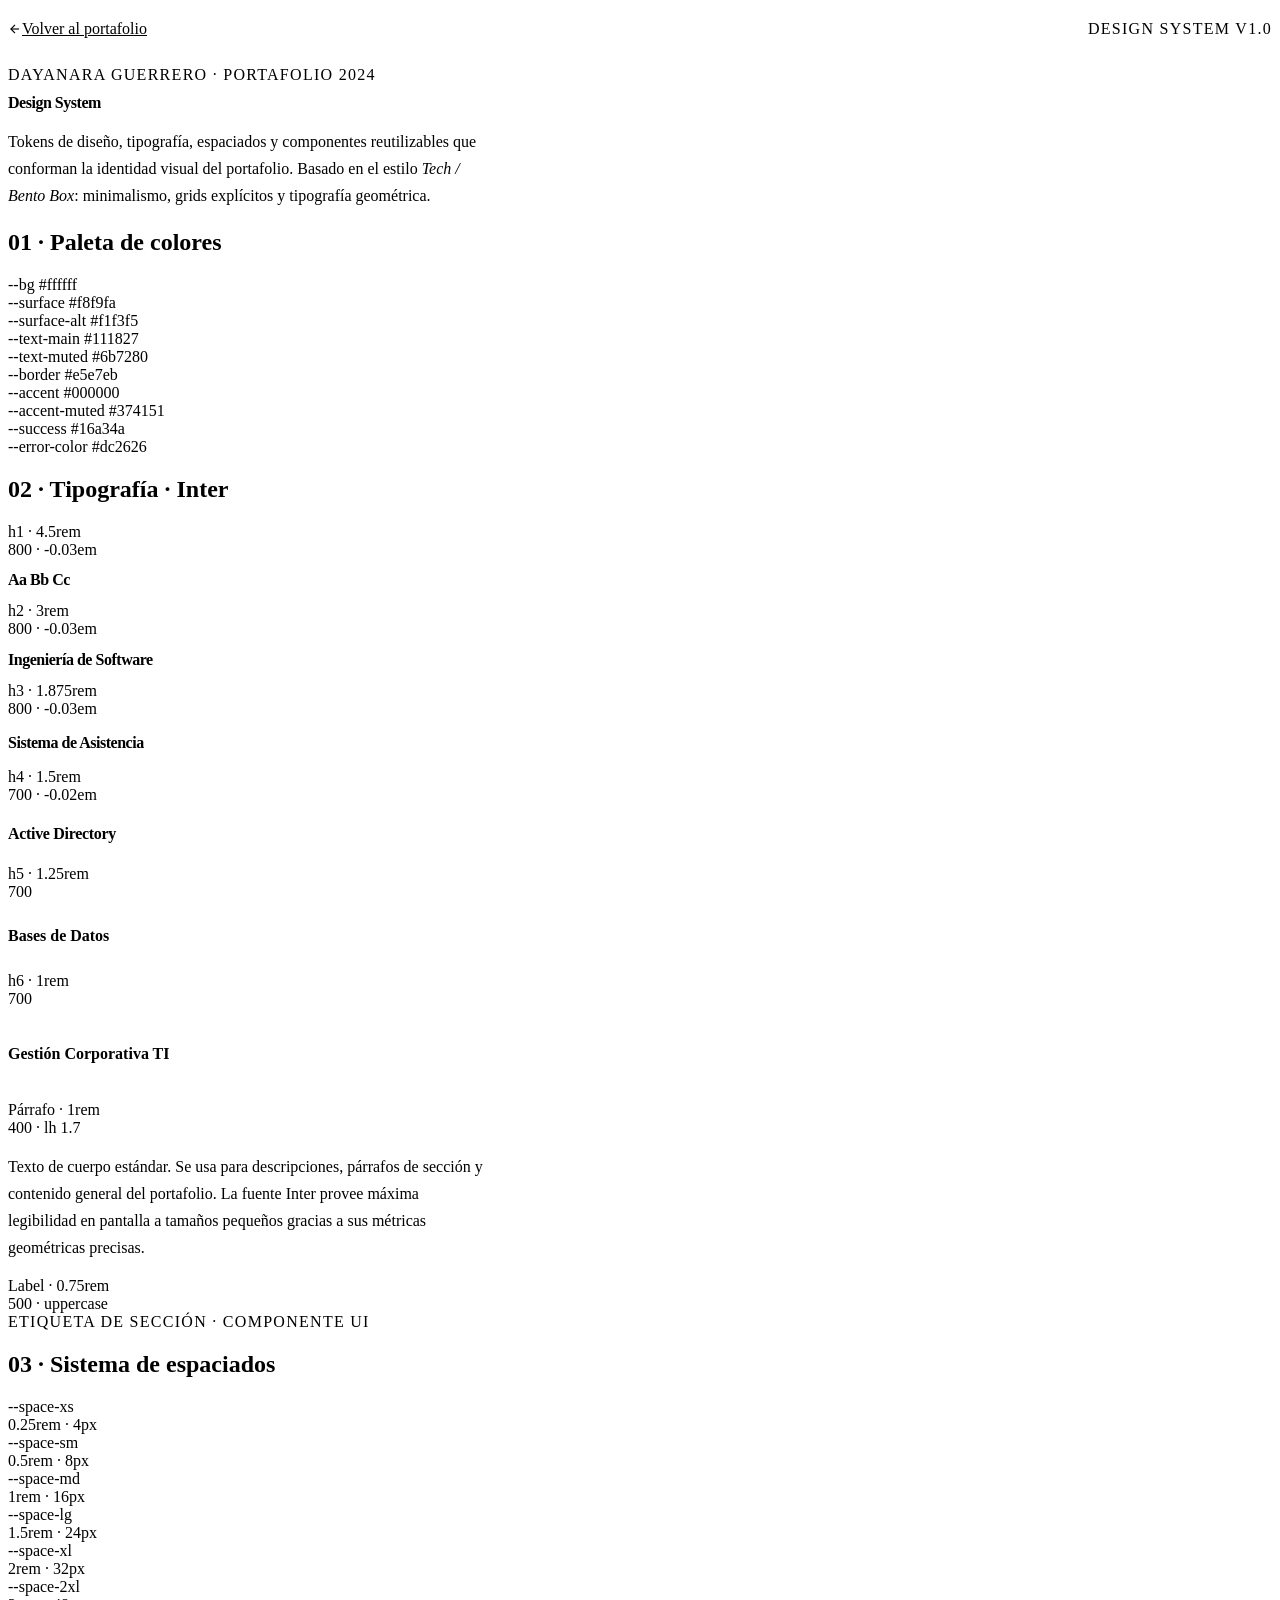
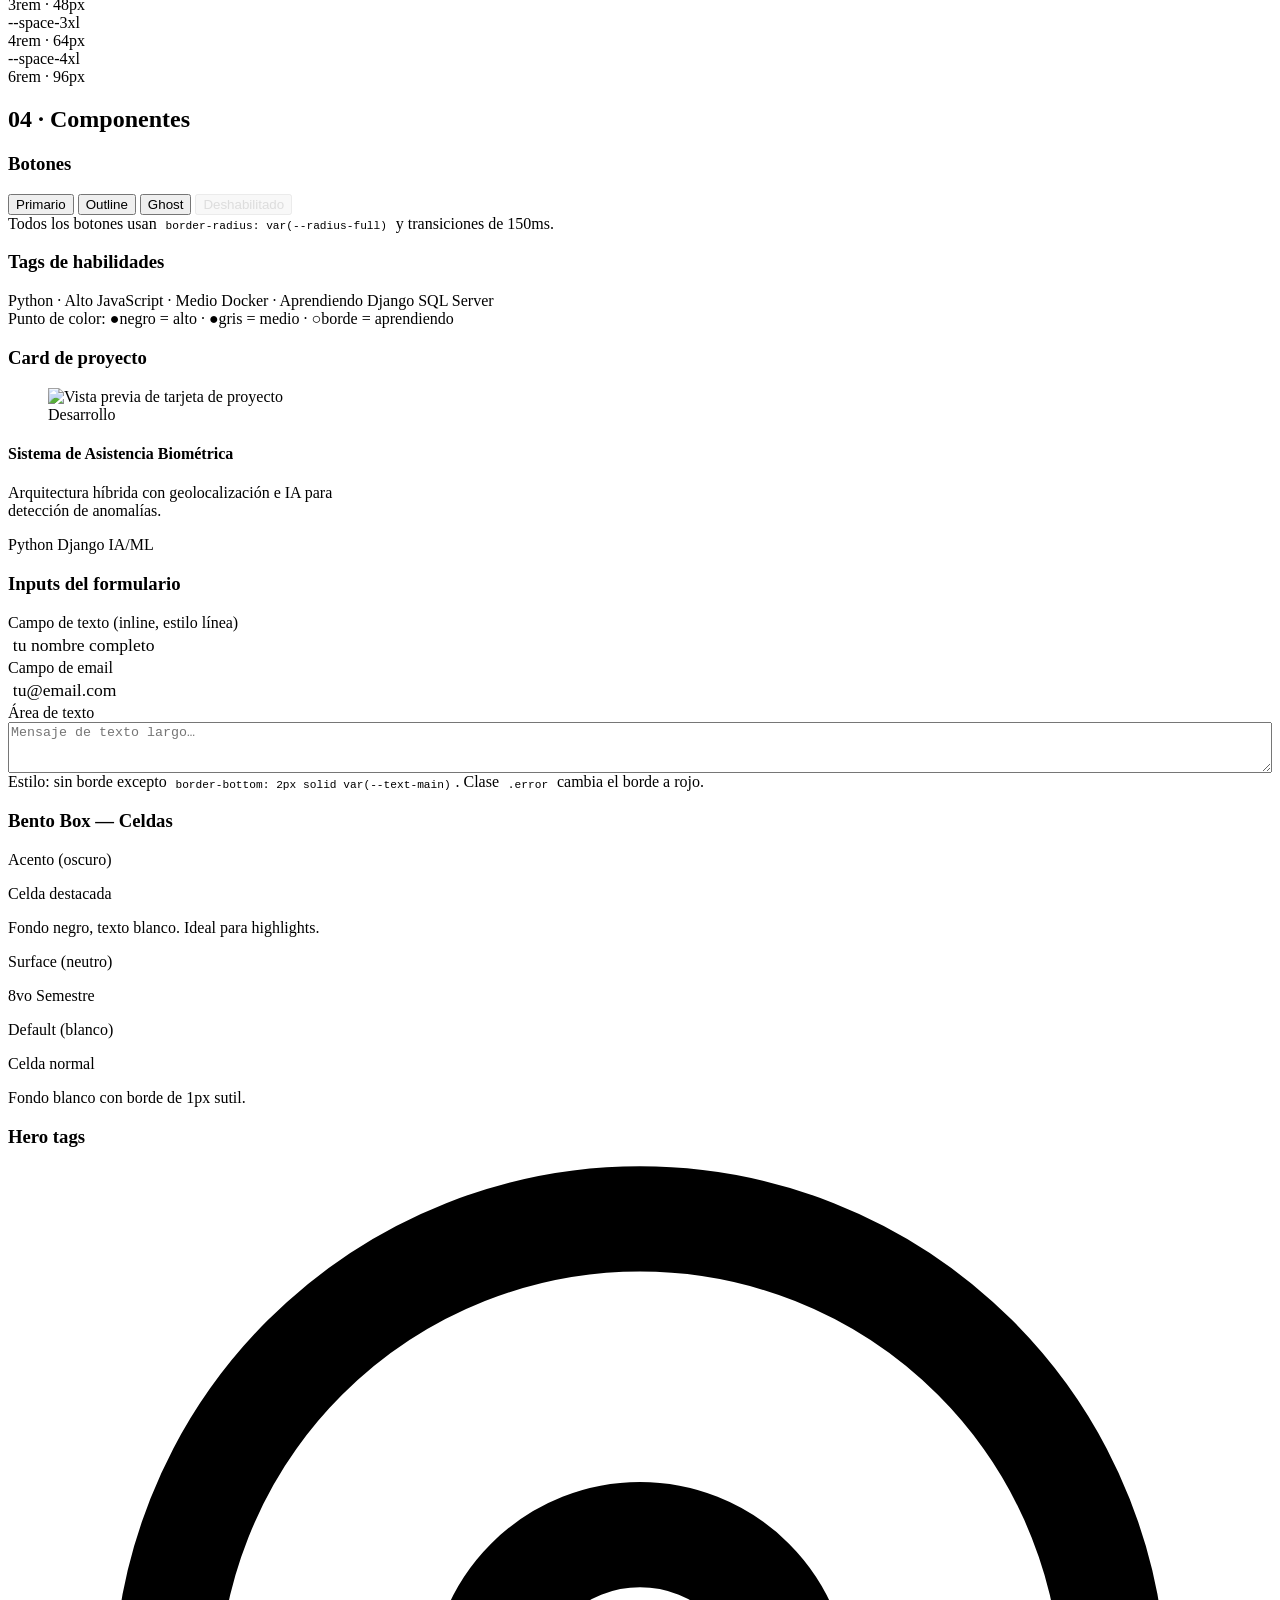
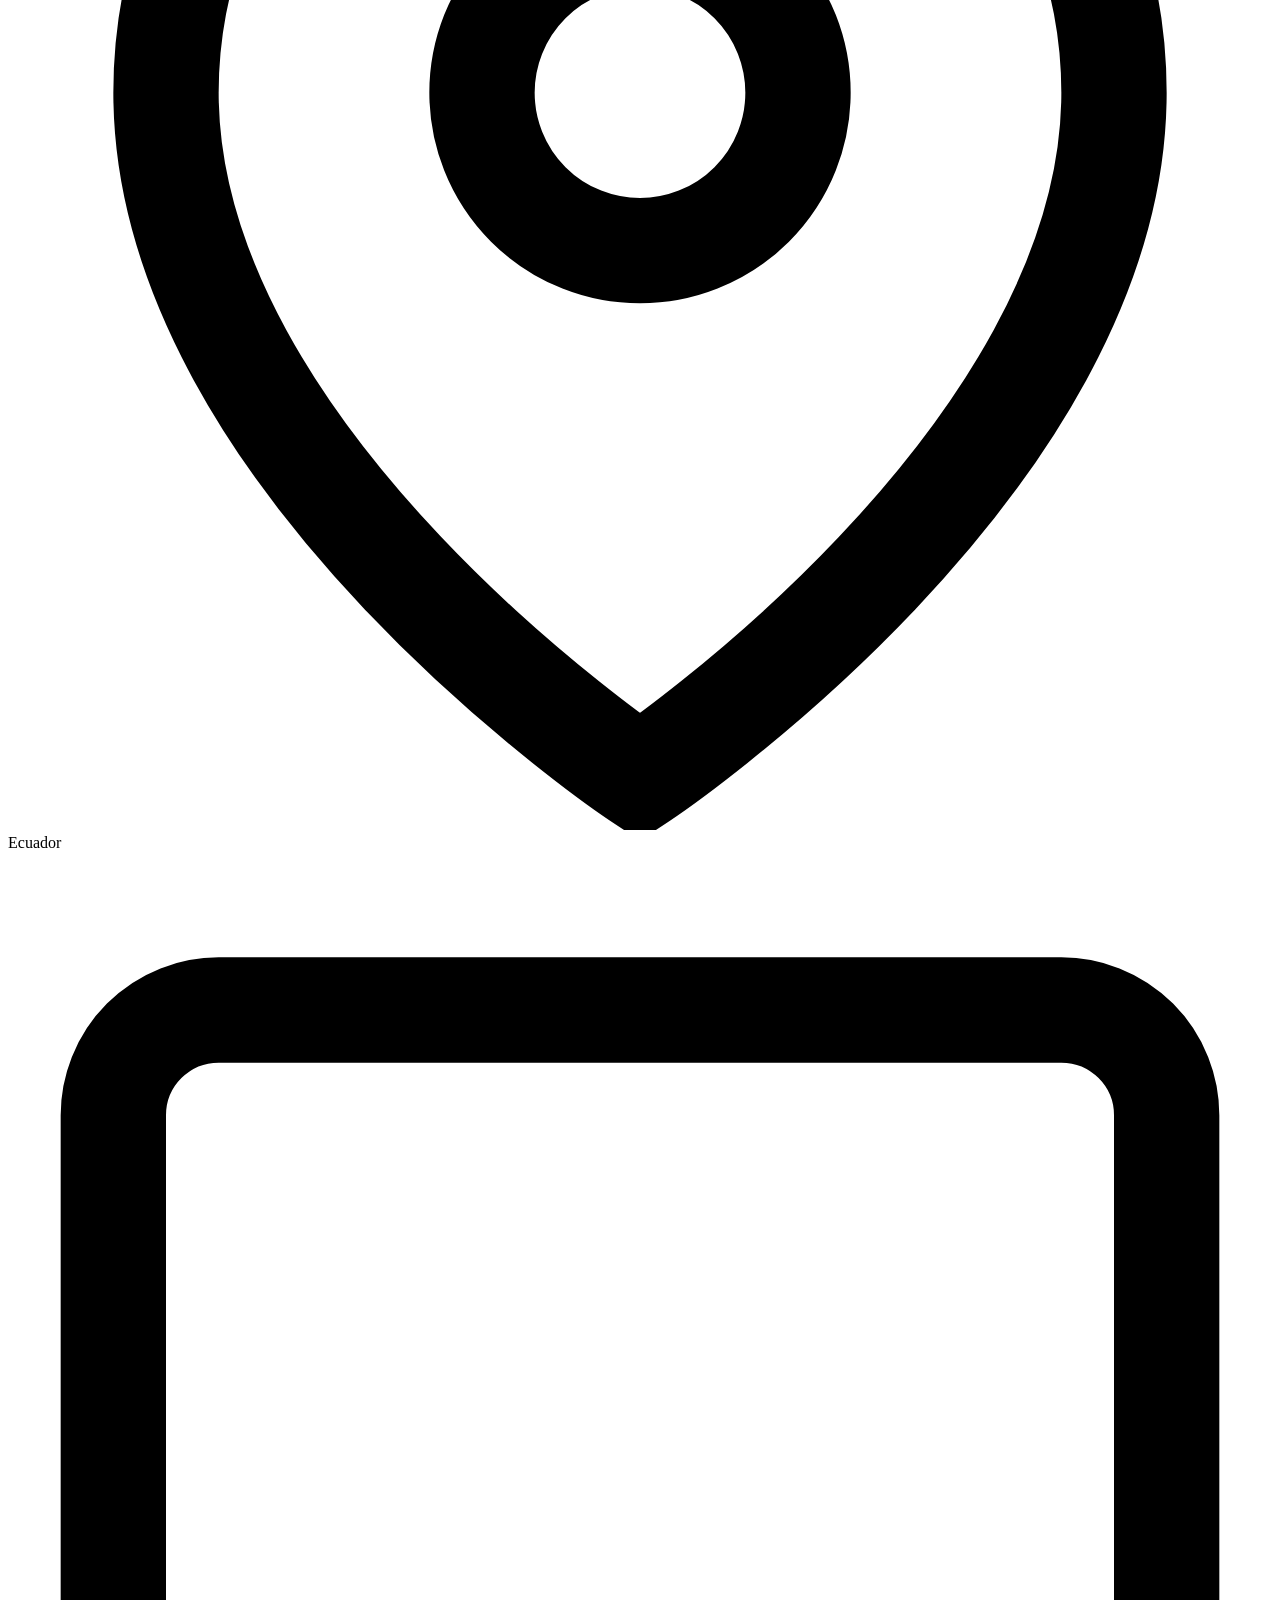
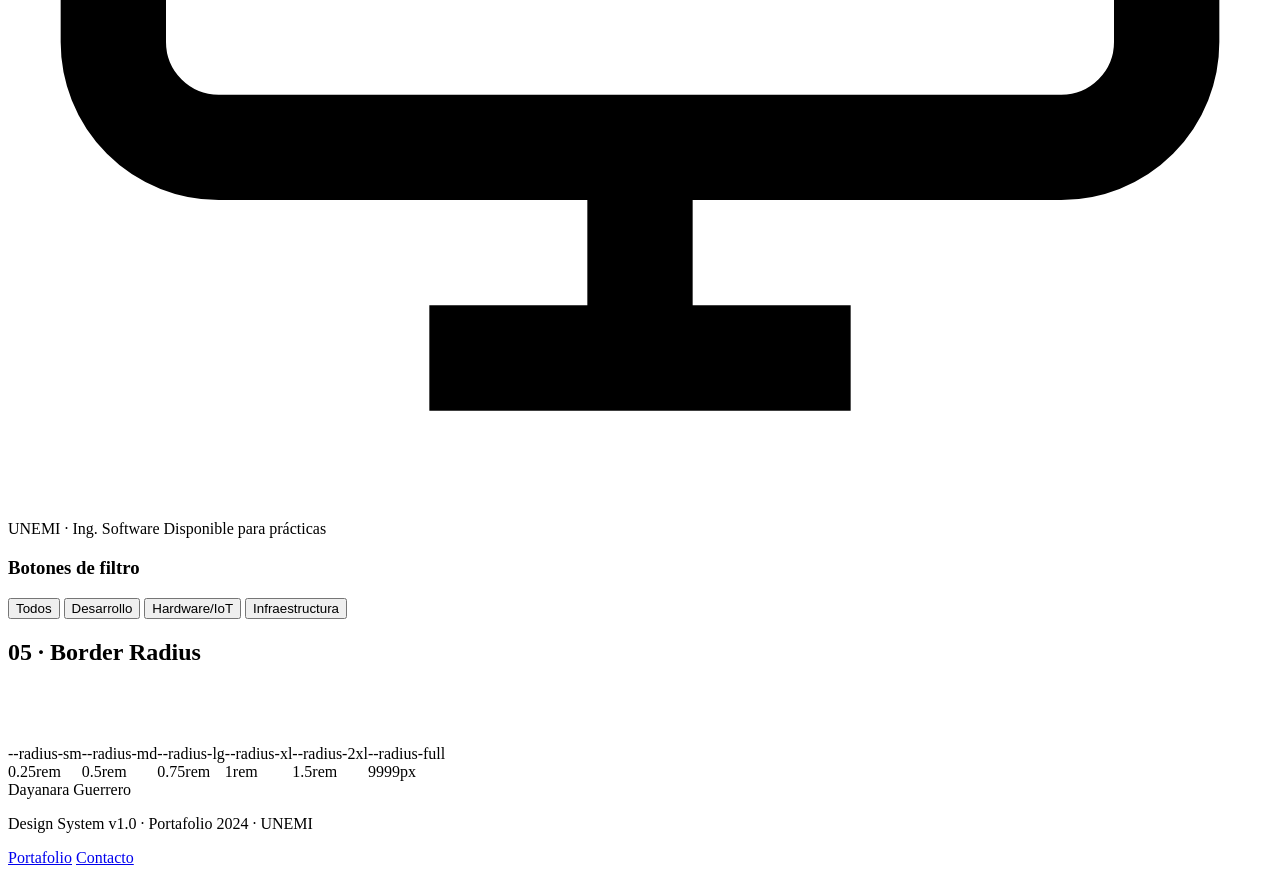
==== design-system.html @ f1520fec "feat: estructura HTML5 semántica, etiquetas base y layout del Design System" ====
<!DOCTYPE html>
<html lang="es">
<head>
  <meta charset="UTF-8" />
  <meta name="viewport" content="width=device-width, initial-scale=1.0" />
  <meta name="description" content="Design System del portafolio de Dayanara Guerrero — Tokens, tipografía, espaciados y componentes." />
  <title>Design System — Dayanara Guerrero</title>
  <link rel="stylesheet" href="css/style.css" />
  <style>
    /* Estilos exclusivos de la página Design System */
    .ds-back-bar {
      border-bottom: 1px solid var(--border);
      padding: 0.75rem 0;
      background-color: var(--surface);
    }
    .ds-back-bar .container {
      display: flex;
      align-items: center;
      justify-content: space-between;
    }
    .ds-back-link {
      display: inline-flex;
      align-items: center;
      gap: var(--space-sm);
      font-size: var(--text-sm);
      font-weight: 500;
      color: var(--text-muted);
      transition: color var(--transition-fast);
    }
    .ds-back-link:hover {
      color: var(--text-main);
    }
    .ds-page-title {
      font-size: var(--text-xs);
      font-weight: 500;
      letter-spacing: 0.08em;
      text-transform: uppercase;
      color: var(--text-muted);
    }
    .ds-hero {
      padding: var(--space-3xl) 0 var(--space-2xl);
      border-bottom: 1px solid var(--border);
    }
    .ds-hero-label {
      font-size: var(--text-xs);
      font-weight: 500;
      letter-spacing: 0.08em;
      text-transform: uppercase;
      color: var(--text-muted);
      margin-bottom: var(--space-md);
    }
    .ds-hero-heading {
      font-size: clamp(var(--text-4xl), 5vw, var(--text-7xl));
      font-weight: 800;
      letter-spacing: -0.03em;
      line-height: 1.05;
      margin-bottom: var(--space-lg);
    }
    .ds-hero-sub {
      font-size: var(--text-lg);
      color: var(--text-muted);
      max-width: 60ch;
      line-height: 1.7;
    }
    /* Input demo */
    .ds-input-demo {
      display: flex;
      flex-direction: column;
      gap: var(--space-lg);
    }
    .ds-input-field {
      display: flex;
      flex-direction: column;
      gap: var(--space-xs);
    }
    .ds-input-label {
      font-size: var(--text-xs);
      font-weight: 500;
      color: var(--text-muted);
    }
    .ds-input-inline-demo {
      background: transparent;
      border: none;
      border-bottom: 2px solid var(--text-main);
      border-radius: 0;
      font-family: var(--font-base);
      font-size: 1.1rem;
      font-weight: 700;
      color: var(--accent);
      padding: 0.2rem 0.3rem;
      outline: none;
      min-width: 200px;
    }
    .ds-input-inline-demo::placeholder {
      color: var(--border);
      font-weight: 400;
    }
    /* Card preview */
    .ds-card-preview {
      max-width: 340px;
    }
  </style>
</head>
<body>

  <!-- Back bar -->
  <div class="ds-back-bar">
    <div class="container">
      <a href="index.html" class="ds-back-link" aria-label="Volver al portafolio">
        <svg width="14" height="14" viewBox="0 0 24 24" fill="none" stroke="currentColor" stroke-width="2" aria-hidden="true">
          <line x1="19" y1="12" x2="5" y2="12"/>
          <polyline points="12 19 5 12 12 5"/>
        </svg>
        Volver al portafolio
      </a>
      <span class="ds-page-title">Design System v1.0</span>
    </div>
  </div>

  <!-- Header del DS -->
  <header role="banner" class="ds-hero">
    <div class="container">
      <p class="ds-hero-label">Dayanara Guerrero · Portafolio 2024</p>
      <h1 class="ds-hero-heading">Design System</h1>
      <p class="ds-hero-sub">
        Tokens de diseño, tipografía, espaciados y componentes reutilizables
        que conforman la identidad visual del portafolio. Basado en el
        estilo <em>Tech / Bento Box</em>: minimalismo, grids explícitos y
        tipografía geométrica.
      </p>
    </div>
  </header>

  <main id="main-content" class="ds-page">
    <div class="container">

      <!-- ══ 1. PALETA DE COLORES ══ -->
      <section class="ds-section" aria-labelledby="ds-colors-title">
        <h2 class="ds-section-title" id="ds-colors-title">01 · Paleta de colores</h2>

        <div class="ds-swatches">

          <div class="ds-swatch">
            <div class="ds-swatch-block" style="background:#ffffff;" aria-label="Color blanco"></div>
            <span class="ds-swatch-name">--bg</span>
            <span class="ds-swatch-hex">#ffffff</span>
          </div>

          <div class="ds-swatch">
            <div class="ds-swatch-block" style="background:#f8f9fa;" aria-label="Color superficie"></div>
            <span class="ds-swatch-name">--surface</span>
            <span class="ds-swatch-hex">#f8f9fa</span>
          </div>

          <div class="ds-swatch">
            <div class="ds-swatch-block" style="background:#f1f3f5;" aria-label="Color superficie alternativa"></div>
            <span class="ds-swatch-name">--surface-alt</span>
            <span class="ds-swatch-hex">#f1f3f5</span>
          </div>

          <div class="ds-swatch">
            <div class="ds-swatch-block" style="background:#111827;" aria-label="Color texto principal"></div>
            <span class="ds-swatch-name">--text-main</span>
            <span class="ds-swatch-hex">#111827</span>
          </div>

          <div class="ds-swatch">
            <div class="ds-swatch-block" style="background:#6b7280;" aria-label="Color texto atenuado"></div>
            <span class="ds-swatch-name">--text-muted</span>
            <span class="ds-swatch-hex">#6b7280</span>
          </div>

          <div class="ds-swatch">
            <div class="ds-swatch-block" style="background:#e5e7eb;" aria-label="Color borde"></div>
            <span class="ds-swatch-name">--border</span>
            <span class="ds-swatch-hex">#e5e7eb</span>
          </div>

          <div class="ds-swatch">
            <div class="ds-swatch-block" style="background:#000000;" aria-label="Color acento"></div>
            <span class="ds-swatch-name">--accent</span>
            <span class="ds-swatch-hex">#000000</span>
          </div>

          <div class="ds-swatch">
            <div class="ds-swatch-block" style="background:#374151;" aria-label="Color acento atenuado"></div>
            <span class="ds-swatch-name">--accent-muted</span>
            <span class="ds-swatch-hex">#374151</span>
          </div>

          <div class="ds-swatch">
            <div class="ds-swatch-block" style="background:#16a34a;" aria-label="Color éxito"></div>
            <span class="ds-swatch-name">--success</span>
            <span class="ds-swatch-hex">#16a34a</span>
          </div>

          <div class="ds-swatch">
            <div class="ds-swatch-block" style="background:#dc2626;" aria-label="Color error"></div>
            <span class="ds-swatch-name">--error-color</span>
            <span class="ds-swatch-hex">#dc2626</span>
          </div>

        </div>
      </section>

      <!-- ══ 2. TIPOGRAFÍA ══ -->
      <section class="ds-section" aria-labelledby="ds-type-title">
        <h2 class="ds-section-title" id="ds-type-title">02 · Tipografía · Inter</h2>

        <div class="ds-type-specimen">

          <div class="ds-type-row">
            <div class="ds-type-meta">
              <span>h1 · 4.5rem</span><br>
              <span>800 · -0.03em</span>
            </div>
            <h1 style="font-size:var(--text-7xl);font-weight:800;letter-spacing:-0.03em;line-height:1.05;">Aa Bb Cc</h1>
          </div>

          <div class="ds-type-row">
            <div class="ds-type-meta">
              <span>h2 · 3rem</span><br>
              <span>800 · -0.03em</span>
            </div>
            <h2 style="font-size:var(--text-5xl);font-weight:800;letter-spacing:-0.03em;line-height:1.1;">Ingeniería de Software</h2>
          </div>

          <div class="ds-type-row">
            <div class="ds-type-meta">
              <span>h3 · 1.875rem</span><br>
              <span>800 · -0.03em</span>
            </div>
            <h3 style="font-size:var(--text-3xl);font-weight:800;letter-spacing:-0.03em;">Sistema de Asistencia</h3>
          </div>

          <div class="ds-type-row">
            <div class="ds-type-meta">
              <span>h4 · 1.5rem</span><br>
              <span>700 · -0.02em</span>
            </div>
            <h4 style="font-size:var(--text-2xl);font-weight:700;letter-spacing:-0.02em;">Active Directory</h4>
          </div>

          <div class="ds-type-row">
            <div class="ds-type-meta">
              <span>h5 · 1.25rem</span><br>
              <span>700</span>
            </div>
            <h5 style="font-size:var(--text-xl);font-weight:700;">Bases de Datos</h5>
          </div>

          <div class="ds-type-row">
            <div class="ds-type-meta">
              <span>h6 · 1rem</span><br>
              <span>700</span>
            </div>
            <h6 style="font-size:var(--text-base);font-weight:700;">Gestión Corporativa TI</h6>
          </div>

          <div class="ds-type-row">
            <div class="ds-type-meta">
              <span>Párrafo · 1rem</span><br>
              <span>400 · lh 1.7</span>
            </div>
            <p style="font-size:var(--text-base);line-height:1.7;max-width:60ch;color:var(--text-muted);">
              Texto de cuerpo estándar. Se usa para descripciones, párrafos de sección y
              contenido general del portafolio. La fuente Inter provee máxima legibilidad
              en pantalla a tamaños pequeños gracias a sus métricas geométricas precisas.
            </p>
          </div>

          <div class="ds-type-row">
            <div class="ds-type-meta">
              <span>Label · 0.75rem</span><br>
              <span>500 · uppercase</span>
            </div>
            <span style="font-size:var(--text-xs);font-weight:500;letter-spacing:0.08em;text-transform:uppercase;color:var(--text-muted);">
              Etiqueta de sección · Componente UI
            </span>
          </div>

        </div>
      </section>

      <!-- ══ 3. ESPACIADOS ══ -->
      <section class="ds-section" aria-labelledby="ds-space-title">
        <h2 class="ds-section-title" id="ds-space-title">03 · Sistema de espaciados</h2>

        <div class="ds-spacing-list">

          <div class="ds-space-row">
            <span class="ds-space-label">--space-xs</span>
            <div class="ds-space-bar-wrap">
              <div class="ds-space-bar" style="width:4px;" aria-label="Espaciado xs: 4px"></div>
              <span class="ds-space-value">0.25rem · 4px</span>
            </div>
          </div>

          <div class="ds-space-row">
            <span class="ds-space-label">--space-sm</span>
            <div class="ds-space-bar-wrap">
              <div class="ds-space-bar" style="width:8px;" aria-label="Espaciado sm: 8px"></div>
              <span class="ds-space-value">0.5rem · 8px</span>
            </div>
          </div>

          <div class="ds-space-row">
            <span class="ds-space-label">--space-md</span>
            <div class="ds-space-bar-wrap">
              <div class="ds-space-bar" style="width:16px;" aria-label="Espaciado md: 16px"></div>
              <span class="ds-space-value">1rem · 16px</span>
            </div>
          </div>

          <div class="ds-space-row">
            <span class="ds-space-label">--space-lg</span>
            <div class="ds-space-bar-wrap">
              <div class="ds-space-bar" style="width:24px;" aria-label="Espaciado lg: 24px"></div>
              <span class="ds-space-value">1.5rem · 24px</span>
            </div>
          </div>

          <div class="ds-space-row">
            <span class="ds-space-label">--space-xl</span>
            <div class="ds-space-bar-wrap">
              <div class="ds-space-bar" style="width:32px;" aria-label="Espaciado xl: 32px"></div>
              <span class="ds-space-value">2rem · 32px</span>
            </div>
          </div>

          <div class="ds-space-row">
            <span class="ds-space-label">--space-2xl</span>
            <div class="ds-space-bar-wrap">
              <div class="ds-space-bar" style="width:48px;" aria-label="Espaciado 2xl: 48px"></div>
              <span class="ds-space-value">3rem · 48px</span>
            </div>
          </div>

          <div class="ds-space-row">
            <span class="ds-space-label">--space-3xl</span>
            <div class="ds-space-bar-wrap">
              <div class="ds-space-bar" style="width:64px;" aria-label="Espaciado 3xl: 64px"></div>
              <span class="ds-space-value">4rem · 64px</span>
            </div>
          </div>

          <div class="ds-space-row">
            <span class="ds-space-label">--space-4xl</span>
            <div class="ds-space-bar-wrap">
              <div class="ds-space-bar" style="width:96px;" aria-label="Espaciado 4xl: 96px"></div>
              <span class="ds-space-value">6rem · 96px</span>
            </div>
          </div>

        </div>
      </section>

      <!-- ══ 4. COMPONENTES ══ -->
      <section class="ds-section" aria-labelledby="ds-comp-title">
        <h2 class="ds-section-title" id="ds-comp-title">04 · Componentes</h2>

        <div class="ds-components-grid">

          <!-- Botones -->
          <div class="ds-component-block">
            <h3 class="ds-component-label">Botones</h3>
            <div class="ds-btn-row">
              <button class="btn btn-primary" type="button">Primario</button>
              <button class="btn btn-outline" type="button">Outline</button>
              <button class="btn btn-ghost" type="button">Ghost</button>
              <button class="btn btn-primary" type="button" disabled style="opacity:0.4;cursor:not-allowed;">Deshabilitado</button>
            </div>
            <div style="font-size:var(--text-xs);color:var(--text-muted);margin-top:var(--space-sm);">
              Todos los botones usan <code style="font-family:monospace;font-size:0.7rem;background:var(--surface-alt);padding:0.1rem 0.3rem;border-radius:3px;">border-radius: var(--radius-full)</code>
              y transiciones de 150ms.
            </div>
          </div>

          <!-- Tags de skills -->
          <div class="ds-component-block">
            <h3 class="ds-component-label">Tags de habilidades</h3>
            <div class="skill-tags">
              <span class="skill-tag">
                <span class="skill-tag-dot skill-tag-dot--high"></span>
                Python · Alto
              </span>
              <span class="skill-tag">
                <span class="skill-tag-dot skill-tag-dot--mid"></span>
                JavaScript · Medio
              </span>
              <span class="skill-tag">
                <span class="skill-tag-dot skill-tag-dot--low"></span>
                Docker · Aprendiendo
              </span>
              <span class="skill-tag">
                <span class="skill-tag-dot skill-tag-dot--high"></span>
                Django
              </span>
              <span class="skill-tag">
                <span class="skill-tag-dot skill-tag-dot--high"></span>
                SQL Server
              </span>
            </div>
            <div style="font-size:var(--text-xs);color:var(--text-muted);margin-top:var(--space-sm);">
              Punto de color: ●negro = alto · ●gris = medio · ○borde = aprendiendo
            </div>
          </div>

          <!-- Tarjeta de proyecto -->
          <div class="ds-component-block">
            <h3 class="ds-component-label">Card de proyecto</h3>
            <div class="ds-card-preview">
              <article class="project-card" style="animation:none;">
                <figure class="project-card-figure">
                  <img
                    src="https://images.unsplash.com/photo-1555949963-aa79dcee981c?q=80&w=800"
                    alt="Vista previa de tarjeta de proyecto"
                    loading="lazy"
                    decoding="async"
                  />
                  <figcaption>Desarrollo</figcaption>
                </figure>
                <div class="project-card-body">
                  <h4 class="project-card-title">Sistema de Asistencia Biométrica</h4>
                  <p class="project-card-desc">
                    Arquitectura híbrida con geolocalización e IA para detección de anomalías.
                  </p>
                </div>
                <div class="project-card-footer">
                  <span class="project-card-tag">Python</span>
                  <span class="project-card-tag">Django</span>
                  <span class="project-card-tag">IA/ML</span>
                </div>
              </article>
            </div>
          </div>

          <!-- Inputs del formulario -->
          <div class="ds-component-block">
            <h3 class="ds-component-label">Inputs del formulario</h3>
            <div class="ds-input-demo">
              <div class="ds-input-field">
                <label class="ds-input-label" for="ds-input-name">Campo de texto (inline, estilo línea)</label>
                <input
                  class="ds-input-inline-demo"
                  type="text"
                  id="ds-input-name"
                  placeholder="tu nombre completo"
                />
              </div>
              <div class="ds-input-field">
                <label class="ds-input-label" for="ds-input-email">Campo de email</label>
                <input
                  class="ds-input-inline-demo"
                  type="email"
                  id="ds-input-email"
                  placeholder="tu@email.com"
                />
              </div>
              <div class="ds-input-field">
                <label class="ds-input-label" for="ds-textarea">Área de texto</label>
                <textarea
                  class="form-textarea"
                  id="ds-textarea"
                  rows="3"
                  placeholder="Mensaje de texto largo…"
                ></textarea>
              </div>
              <div style="font-size:var(--text-xs);color:var(--text-muted);">
                Estilo: sin borde excepto <code style="font-family:monospace;font-size:0.7rem;background:var(--surface-alt);padding:0.1rem 0.3rem;border-radius:3px;">border-bottom: 2px solid var(--text-main)</code>.
                Clase <code style="font-family:monospace;font-size:0.7rem;background:var(--surface-alt);padding:0.1rem 0.3rem;border-radius:3px;">.error</code> cambia el borde a rojo.
              </div>
            </div>
          </div>

          <!-- Bento cells demo -->
          <div class="ds-component-block" style="grid-column: 1 / -1;">
            <h3 class="ds-component-label">Bento Box — Celdas</h3>
            <div class="bento-grid" style="grid-template-columns:repeat(3,1fr);">
              <div class="bento-cell bento-cell--accent">
                <p class="bento-cell-label">Acento (oscuro)</p>
                <p class="bento-cell-title">Celda destacada</p>
                <p class="bento-cell-body">Fondo negro, texto blanco. Ideal para highlights.</p>
              </div>
              <div class="bento-cell bento-cell--surface">
                <p class="bento-cell-label">Surface (neutro)</p>
                <div class="bento-stat">
                  <span class="bento-stat-number">8vo</span>
                  <span class="bento-stat-label">Semestre</span>
                </div>
              </div>
              <div class="bento-cell">
                <p class="bento-cell-label">Default (blanco)</p>
                <p class="bento-cell-title">Celda normal</p>
                <p class="bento-cell-body">Fondo blanco con borde de 1px sutil.</p>
              </div>
            </div>
          </div>

          <!-- Hero tags / badges -->
          <div class="ds-component-block">
            <h3 class="ds-component-label">Hero tags</h3>
            <div class="hero-meta">
              <span class="hero-tag">
                <svg viewBox="0 0 24 24" fill="none" stroke="currentColor" stroke-width="2" aria-hidden="true">
                  <path d="M21 10c0 7-9 13-9 13s-9-6-9-13a9 9 0 0 1 18 0z"/>
                  <circle cx="12" cy="10" r="3"/>
                </svg>
                Ecuador
              </span>
              <span class="hero-tag">
                <svg viewBox="0 0 24 24" fill="none" stroke="currentColor" stroke-width="2" aria-hidden="true">
                  <rect x="2" y="3" width="20" height="14" rx="2" ry="2"/>
                  <line x1="8" y1="21" x2="16" y2="21"/>
                  <line x1="12" y1="17" x2="12" y2="21"/>
                </svg>
                UNEMI · Ing. Software
              </span>
              <span class="hero-tag">Disponible para prácticas</span>
            </div>
          </div>

          <!-- Filter buttons -->
          <div class="ds-component-block">
            <h3 class="ds-component-label">Botones de filtro</h3>
            <div class="filter-bar" style="margin-bottom:0;">
              <button class="filter-btn is-active" type="button">Todos</button>
              <button class="filter-btn" type="button">Desarrollo</button>
              <button class="filter-btn" type="button">Hardware/IoT</button>
              <button class="filter-btn" type="button">Infraestructura</button>
            </div>
          </div>

        </div>
      </section>

      <!-- ══ 5. BORDER RADIUS ══ -->
      <section class="ds-section" aria-labelledby="ds-radius-title">
        <h2 class="ds-section-title" id="ds-radius-title">05 · Border Radius</h2>
        <div style="display:flex;flex-wrap:wrap;gap:var(--space-xl);align-items:flex-end;">

          <div style="display:flex;flex-direction:column;gap:var(--space-sm);align-items:center;">
            <div style="width:60px;height:60px;background:var(--surface-alt);border:1px solid var(--border);border-radius:var(--radius-sm);" aria-label="radio pequeño"></div>
            <span style="font-size:var(--text-xs);color:var(--text-muted);">--radius-sm<br>0.25rem</span>
          </div>

          <div style="display:flex;flex-direction:column;gap:var(--space-sm);align-items:center;">
            <div style="width:60px;height:60px;background:var(--surface-alt);border:1px solid var(--border);border-radius:var(--radius-md);" aria-label="radio mediano"></div>
            <span style="font-size:var(--text-xs);color:var(--text-muted);">--radius-md<br>0.5rem</span>
          </div>

          <div style="display:flex;flex-direction:column;gap:var(--space-sm);align-items:center;">
            <div style="width:60px;height:60px;background:var(--surface-alt);border:1px solid var(--border);border-radius:var(--radius-lg);" aria-label="radio grande"></div>
            <span style="font-size:var(--text-xs);color:var(--text-muted);">--radius-lg<br>0.75rem</span>
          </div>

          <div style="display:flex;flex-direction:column;gap:var(--space-sm);align-items:center;">
            <div style="width:60px;height:60px;background:var(--surface-alt);border:1px solid var(--border);border-radius:var(--radius-xl);" aria-label="radio extra grande"></div>
            <span style="font-size:var(--text-xs);color:var(--text-muted);">--radius-xl<br>1rem</span>
          </div>

          <div style="display:flex;flex-direction:column;gap:var(--space-sm);align-items:center;">
            <div style="width:60px;height:60px;background:var(--surface-alt);border:1px solid var(--border);border-radius:var(--radius-2xl);" aria-label="radio doble extra grande"></div>
            <span style="font-size:var(--text-xs);color:var(--text-muted);">--radius-2xl<br>1.5rem</span>
          </div>

          <div style="display:flex;flex-direction:column;gap:var(--space-sm);align-items:center;">
            <div style="width:60px;height:60px;background:var(--surface-alt);border:1px solid var(--border);border-radius:var(--radius-full);" aria-label="radio completo (círculo/píldora)"></div>
            <span style="font-size:var(--text-xs);color:var(--text-muted);">--radius-full<br>9999px</span>
          </div>

        </div>
      </section>

    </div>
  </main>

  <!-- Footer -->
  <footer class="site-footer" role="contentinfo">
    <div class="container">
      <div class="footer-inner">
        <span class="footer-logo">Dayanara Guerrero</span>
        <p class="footer-copy">Design System v1.0 · Portafolio 2024 · UNEMI</p>
        <nav class="footer-links" aria-label="Navegación del pie de página">
          <a href="index.html">Portafolio</a>
          <a href="index.html#contact">Contacto</a>
        </nav>
      </div>
    </div>
  </footer>

</body>
</html>
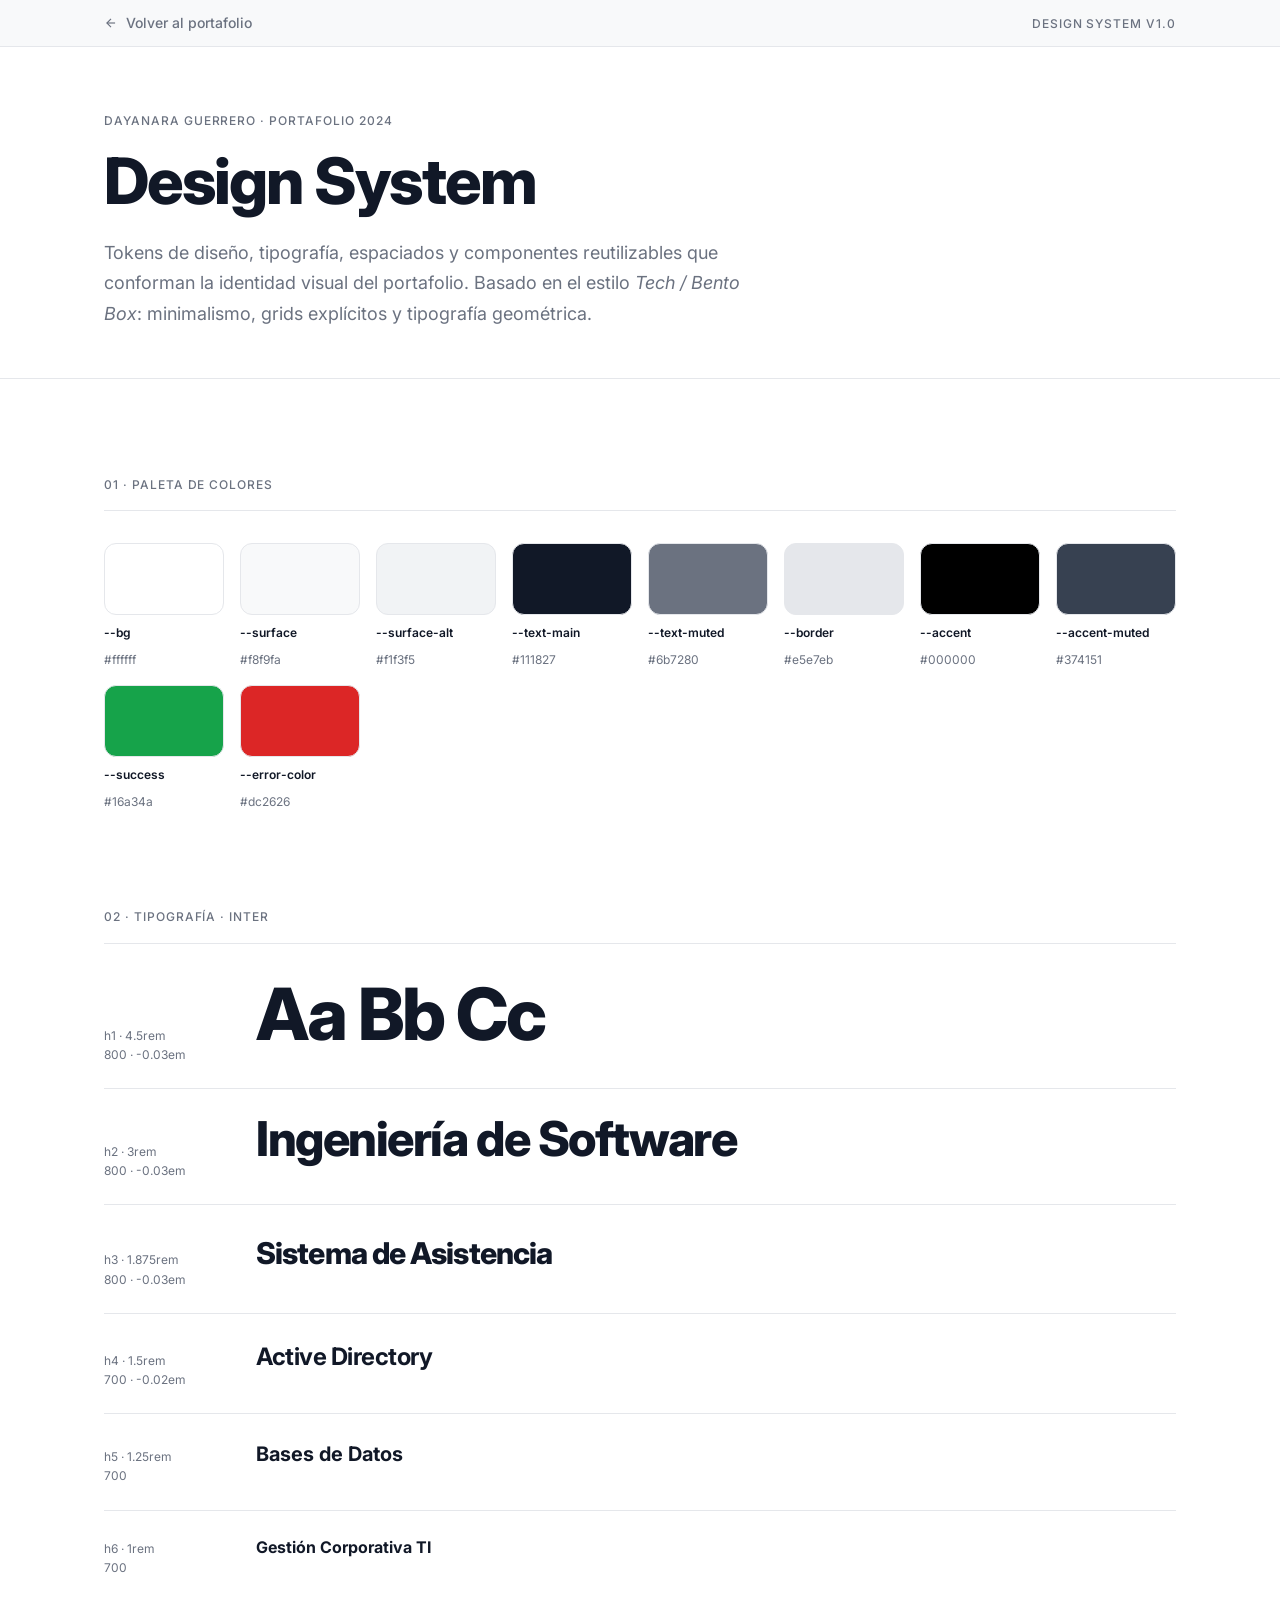
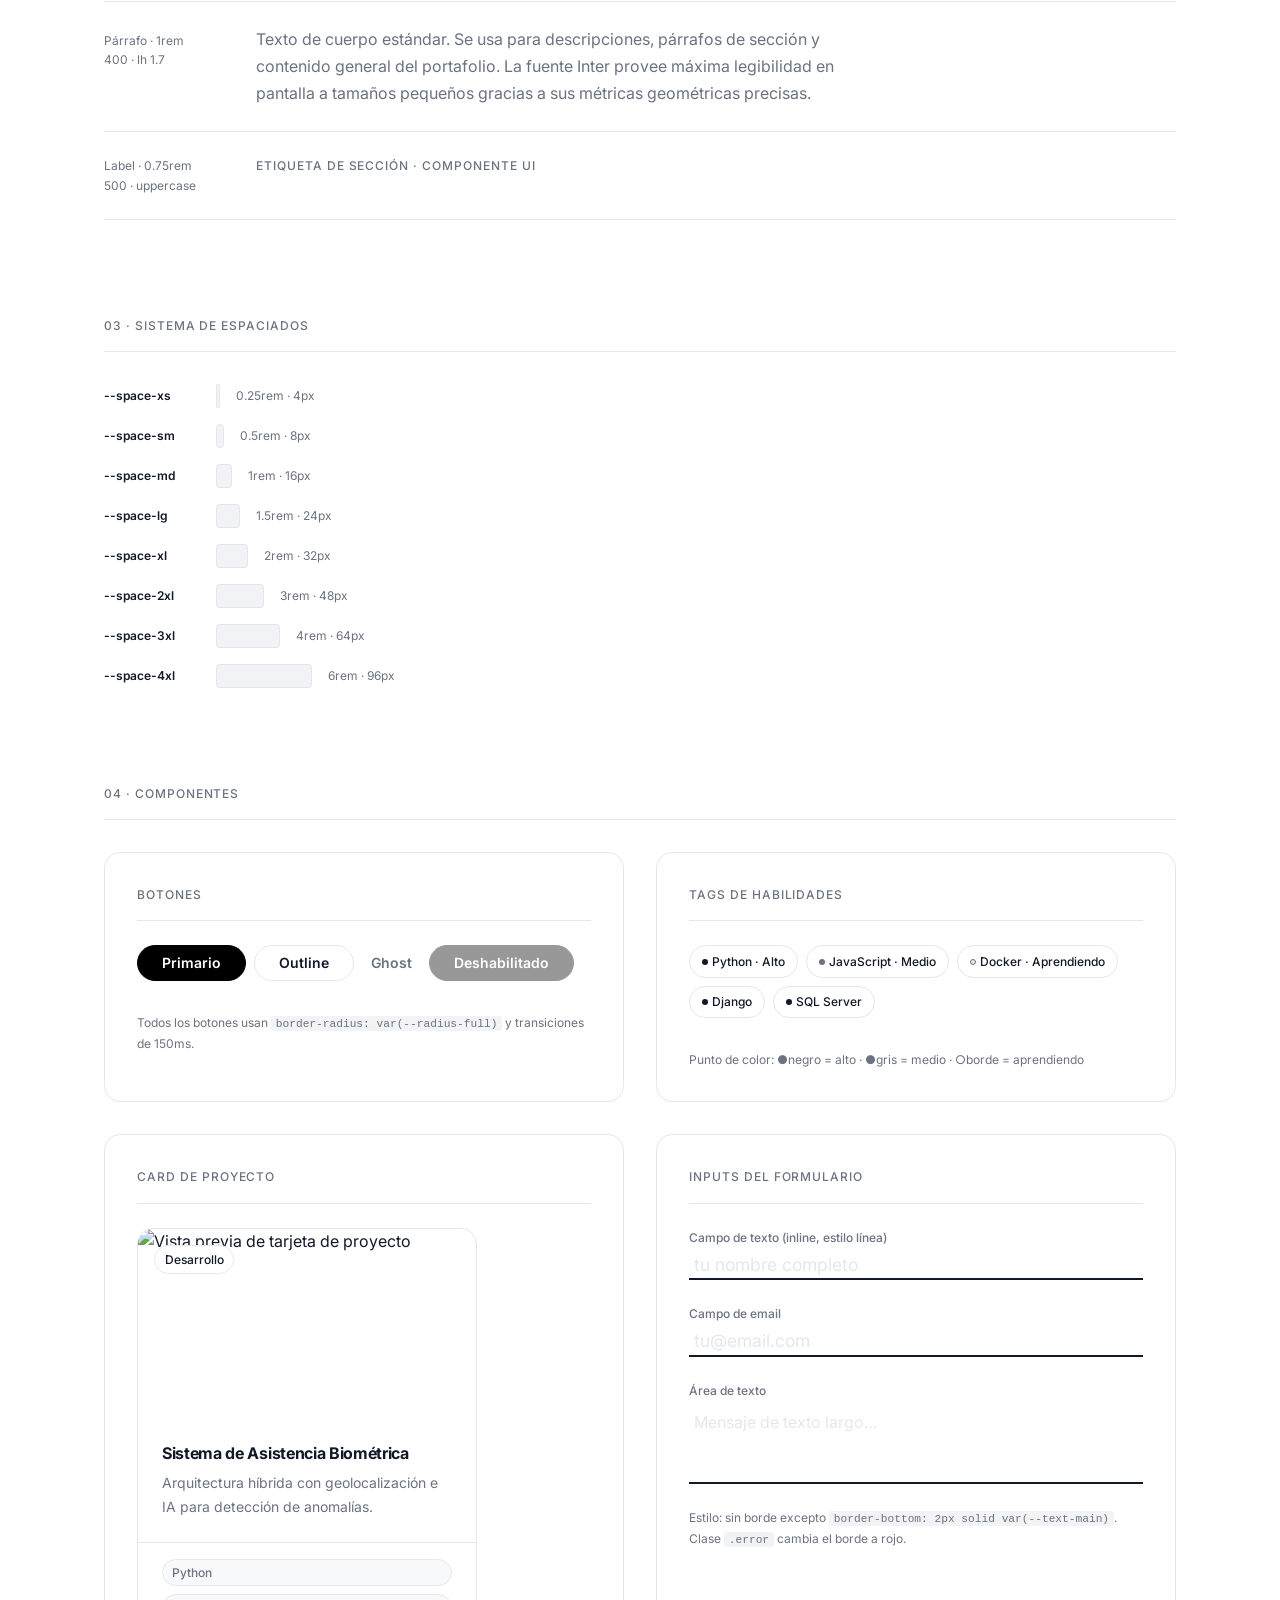
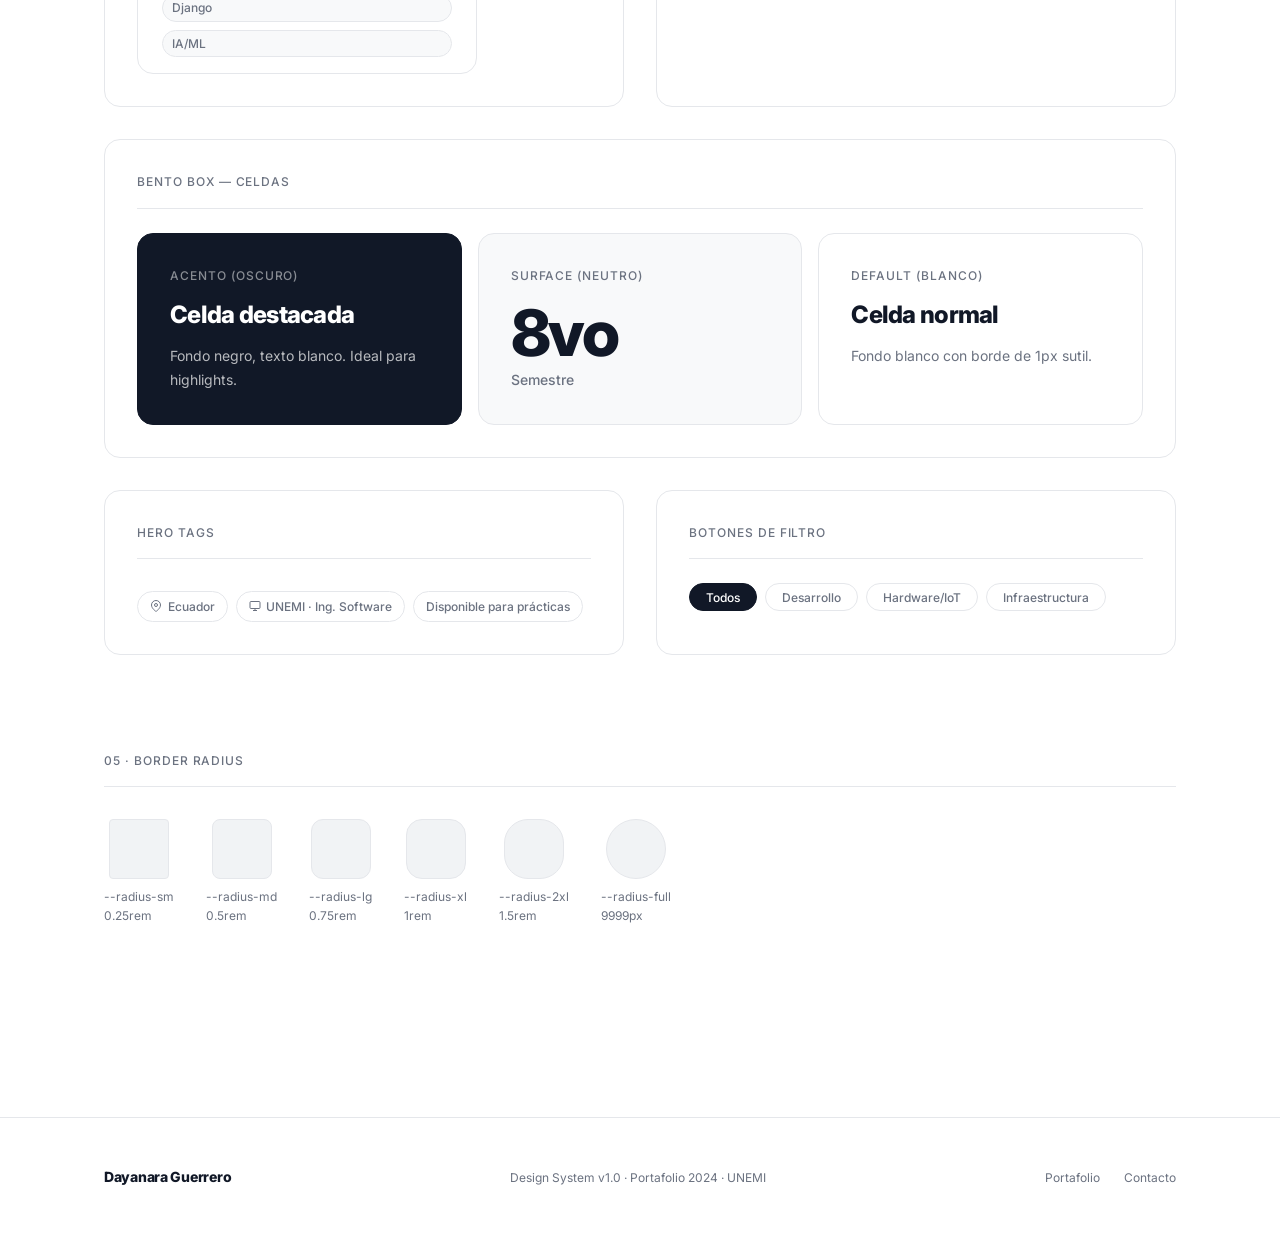
==== commit e19c0786: "Mantiene los estilos originales en la página del sistema de diseño" ====
--- a/design-system.html
+++ b/design-system.html
@@ -5,7 +5,7 @@
   <meta name="viewport" content="width=device-width, initial-scale=1.0" />
   <meta name="description" content="Design System del portafolio de Dayanara Guerrero — Tokens, tipografía, espaciados y componentes." />
   <title>Design System — Dayanara Guerrero</title>
-  <link rel="stylesheet" href="css/style.css" />
+  <link rel="stylesheet" href="css/design-system.css" />
   <style>
     /* Estilos exclusivos de la página Design System */
     .ds-back-bar {
--- a/css/design-system.css
+++ b/css/design-system.css
@@ -0,0 +1,1577 @@
+/* =========================================================
+   PORTFOLIO – Dayanara Guerrero
+   style.css – Design System & Layout
+   ========================================================= */
+
+/* ── 0. Google Fonts ────────────────────────────────────── */
+@import url('https://fonts.googleapis.com/css2?family=Inter:wght@400;500;700;800&display=swap');
+
+/* ── 1. CSS Custom Properties (Design Tokens) ───────────── */
+:root {
+  /* Colors */
+  --bg:          #ffffff;
+  --surface:     #f8f9fa;
+  --surface-alt: #f1f3f5;
+  --text-main:   #111827;
+  --text-muted:  #6b7280;
+  --border:      #e5e7eb;
+  --accent:      #000000;
+  --accent-muted:#374151;
+  --success:     #16a34a;
+  --error-color: #dc2626;
+
+  /* Spacing */
+  --space-xs:  0.25rem;
+  --space-sm:  0.5rem;
+  --space-md:  1rem;
+  --space-lg:  1.5rem;
+  --space-xl:  2rem;
+  --space-2xl: 3rem;
+  --space-3xl: 4rem;
+  --space-4xl: 6rem;
+
+  /* Typography scale */
+  --font-base: 'Inter', system-ui, -apple-system, sans-serif;
+  --text-xs:   0.75rem;
+  --text-sm:   0.875rem;
+  --text-base: 1rem;
+  --text-lg:   1.125rem;
+  --text-xl:   1.25rem;
+  --text-2xl:  1.5rem;
+  --text-3xl:  1.875rem;
+  --text-4xl:  2.25rem;
+  --text-5xl:  3rem;
+  --text-6xl:  3.75rem;
+  --text-7xl:  4.5rem;
+
+  /* Border Radius */
+  --radius-sm:   0.25rem;
+  --radius-md:   0.5rem;
+  --radius-lg:   0.75rem;
+  --radius-xl:   1rem;
+  --radius-2xl:  1.5rem;
+  --radius-full: 9999px;
+
+  /* Transitions */
+  --transition-fast: 150ms ease;
+  --transition-base: 250ms ease;
+  --transition-slow: 400ms ease;
+}
+
+/* ── 1b. Dark Mode ──────────────────────────────────────── */
+[data-theme="dark"] {
+  --bg:          #0f172a;
+  --surface:     #1e293b;
+  --surface-alt: #263348;
+  --text-main:   #f8fafc;
+  --text-muted:  #94a3b8;
+  --border:      #334155;
+  --accent:      #38bdf8;
+  --accent-muted:#7dd3fc;
+  --success:     #4ade80;
+  --error-color: #f87171;
+}
+
+/* ── 2. Reset & Base ────────────────────────────────────── */
+*,
+*::before,
+*::after {
+  box-sizing: border-box;
+  margin: 0;
+  padding: 0;
+}
+
+html {
+  scroll-behavior: smooth;
+  -webkit-text-size-adjust: 100%;
+}
+
+body {
+  font-family: var(--font-base);
+  font-size: var(--text-base);
+  line-height: 1.6;
+  color: var(--text-main);
+  background-color: var(--bg);
+  text-align: left;
+  -webkit-font-smoothing: antialiased;
+  -moz-osx-font-smoothing: grayscale;
+  transition: background-color 0.3s ease, color 0.3s ease;
+}
+
+img,
+video {
+  max-width: 100%;
+  height: auto;
+  display: block;
+}
+
+a {
+  color: inherit;
+  text-decoration: none;
+}
+
+ul,
+ol {
+  list-style: none;
+}
+
+button,
+input,
+textarea,
+select {
+  font-family: inherit;
+}
+
+/* ── 3. Container ───────────────────────────────────────── */
+.container {
+  width: 100%;
+  max-width: 1200px;
+  margin: 0 auto;
+  padding: 0 clamp(1.5rem, 5vw, 4rem);
+}
+
+/* ── 4. Accessibility Utility ───────────────────────────── */
+.sr-only {
+  position: absolute;
+  width: 1px;
+  height: 1px;
+  padding: 0;
+  margin: -1px;
+  overflow: hidden;
+  clip: rect(0, 0, 0, 0);
+  white-space: nowrap;
+  border-width: 0;
+}
+
+/* ── 5. Header & Navigation ─────────────────────────────── */
+.site-header {
+  position: sticky;
+  top: 0;
+  z-index: 100;
+  background-color: rgba(255, 255, 255, 0.92);
+  backdrop-filter: blur(12px);
+  -webkit-backdrop-filter: blur(12px);
+  border-bottom: 1px solid var(--border);
+}
+
+.nav-inner {
+  display: flex;
+  align-items: center;
+  justify-content: space-between;
+  height: 3.75rem;
+}
+
+.nav-logo {
+  font-weight: 800;
+  font-size: var(--text-base);
+  letter-spacing: -0.02em;
+  color: var(--text-main);
+}
+
+.nav-logo span {
+  color: var(--text-muted);
+  font-weight: 400;
+}
+
+.nav-links {
+  display: flex;
+  align-items: center;
+  gap: var(--space-xl);
+}
+
+.nav-links a {
+  font-size: var(--text-sm);
+  font-weight: 500;
+  color: var(--text-muted);
+  transition: color var(--transition-fast);
+  position: relative;
+}
+
+.nav-links a::after {
+  content: '';
+  position: absolute;
+  bottom: -2px;
+  left: 0;
+  width: 0;
+  height: 1px;
+  background-color: var(--accent);
+  transition: width var(--transition-base);
+}
+
+.nav-links a:hover {
+  color: var(--text-main);
+}
+
+.nav-links a:hover::after {
+  width: 100%;
+}
+
+.nav-links a.nav-ds-link {
+  border: 1px solid var(--border);
+  padding: 0.3rem 0.75rem;
+  border-radius: var(--radius-full);
+  font-size: var(--text-xs);
+  font-weight: 500;
+  color: var(--text-muted);
+  transition: border-color var(--transition-fast), color var(--transition-fast);
+}
+
+.nav-links a.nav-ds-link:hover {
+  border-color: var(--accent);
+  color: var(--text-main);
+}
+
+.nav-links a.nav-ds-link::after {
+  display: none;
+}
+
+.nav-toggle {
+  display: none;
+  flex-direction: column;
+  justify-content: space-between;
+  width: 22px;
+  height: 16px;
+  background: none;
+  border: none;
+  cursor: pointer;
+  padding: 0;
+  gap: 5px;
+}
+
+.nav-toggle span {
+  display: block;
+  width: 100%;
+  height: 1.5px;
+  background-color: var(--text-main);
+  transition: transform var(--transition-base), opacity var(--transition-fast);
+  transform-origin: center;
+}
+
+.nav-toggle.is-open span:nth-child(1) {
+  transform: translateY(6.75px) rotate(45deg);
+}
+
+.nav-toggle.is-open span:nth-child(2) {
+  opacity: 0;
+}
+
+.nav-toggle.is-open span:nth-child(3) {
+  transform: translateY(-6.75px) rotate(-45deg);
+}
+
+.nav-mobile {
+  display: none;
+  position: fixed;
+  inset: 3.75rem 0 0 0;
+  background-color: var(--bg);
+  z-index: 99;
+  padding: var(--space-2xl) clamp(1.5rem, 5vw, 4rem);
+  border-top: 1px solid var(--border);
+  flex-direction: column;
+  gap: var(--space-lg);
+}
+
+.nav-mobile.is-open {
+  display: flex;
+}
+
+.nav-mobile a {
+  font-size: var(--text-xl);
+  font-weight: 700;
+  color: var(--text-muted);
+  transition: color var(--transition-fast);
+}
+
+.nav-mobile a:hover {
+  color: var(--text-main);
+}
+
+/* ── 6. Hero Section ────────────────────────────────────── */
+.hero-section {
+  padding: var(--space-4xl) 0 var(--space-3xl);
+  border-bottom: 1px solid var(--border);
+}
+
+.hero-grid {
+  display: grid;
+  grid-template-columns: 1fr auto;
+  gap: 2rem;
+  align-items: center;
+}
+
+.hero-content {
+  display: flex;
+  flex-direction: column;
+  gap: var(--space-lg);
+}
+
+.hero-eyebrow {
+  display: inline-flex;
+  align-items: center;
+  gap: var(--space-sm);
+  font-size: var(--text-xs);
+  font-weight: 500;
+  letter-spacing: 0.08em;
+  text-transform: uppercase;
+  color: var(--text-muted);
+}
+
+.hero-eyebrow::before {
+  content: '';
+  display: inline-block;
+  width: 1.5rem;
+  height: 1px;
+  background-color: var(--text-muted);
+}
+
+.hero-title {
+  font-size: clamp(2rem, 5vw, var(--text-7xl));
+  font-weight: 800;
+  line-height: 1.05;
+  letter-spacing: -0.03em;
+  color: var(--text-main);
+  max-width: 14ch;
+}
+
+.hero-subtitle {
+  font-size: var(--text-lg);
+  color: var(--text-muted);
+  max-width: 52ch;
+  line-height: 1.7;
+}
+
+.hero-meta {
+  display: flex;
+  flex-wrap: wrap;
+  gap: var(--space-sm);
+  margin-top: var(--space-sm);
+}
+
+.hero-tag {
+  display: inline-flex;
+  align-items: center;
+  gap: 0.35rem;
+  font-size: var(--text-xs);
+  font-weight: 500;
+  color: var(--text-muted);
+  border: 1px solid var(--border);
+  padding: 0.3rem 0.75rem;
+  border-radius: var(--radius-full);
+}
+
+.hero-tag svg {
+  width: 12px;
+  height: 12px;
+  flex-shrink: 0;
+}
+
+.hero-cta {
+  display: flex;
+  gap: var(--space-md);
+  flex-wrap: wrap;
+  margin-top: var(--space-md);
+}
+
+.hero-visual {
+  display: flex;
+  flex-direction: column;
+  align-items: center;
+  gap: var(--space-md);
+}
+
+.avatar-wrap {
+  max-width: 450px;
+  width: clamp(200px, 28vw, 450px);
+  aspect-ratio: 1 / 1;
+  margin: 0 auto;
+}
+
+.avatar-img {
+  max-width: 450px;
+  width: 100%;
+  border-radius: 50%;
+  aspect-ratio: 1 / 1;
+  object-fit: cover;
+  border: 1px solid var(--border);
+  margin: 0 auto;
+  display: block;
+}
+
+.hero-status {
+  display: inline-flex;
+  align-items: center;
+  gap: var(--space-xs);
+  font-size: var(--text-xs);
+  color: var(--success);
+  font-weight: 500;
+}
+
+.status-dot {
+  width: 7px;
+  height: 7px;
+  border-radius: 50%;
+  background-color: var(--success);
+  animation: pulse-dot 2s infinite;
+}
+
+@keyframes pulse-dot {
+  0%, 100% { opacity: 1; transform: scale(1); }
+  50%       { opacity: 0.5; transform: scale(0.8); }
+}
+
+/* ── 7. Buttons ─────────────────────────────────────────── */
+.btn {
+  display: inline-flex;
+  align-items: center;
+  gap: var(--space-sm);
+  font-size: var(--text-sm);
+  font-weight: 600;
+  border-radius: var(--radius-full);
+  padding: 0.6rem 1.5rem;
+  cursor: pointer;
+  transition: background-color var(--transition-fast), color var(--transition-fast), border-color var(--transition-fast);
+  border: 1px solid transparent;
+  text-decoration: none;
+  line-height: 1;
+}
+
+.btn-primary {
+  background-color: var(--accent);
+  color: #ffffff;
+  border-color: var(--accent);
+}
+
+.btn-primary:hover {
+  background-color: var(--accent-muted);
+  border-color: var(--accent-muted);
+}
+
+.btn-outline {
+  background-color: transparent;
+  color: var(--text-main);
+  border-color: var(--border);
+}
+
+.btn-outline:hover {
+  border-color: var(--text-main);
+}
+
+.btn-ghost {
+  background-color: transparent;
+  color: var(--text-muted);
+  border-color: transparent;
+  padding-left: var(--space-sm);
+  padding-right: var(--space-sm);
+}
+
+.btn-ghost:hover {
+  color: var(--text-main);
+}
+
+/* ── 8. Section Utilities ───────────────────────────────── */
+.section {
+  padding: var(--space-4xl) 0;
+  border-bottom: 1px solid var(--border);
+}
+
+.section:last-of-type {
+  border-bottom: none;
+}
+
+.section-header {
+  display: flex;
+  align-items: baseline;
+  justify-content: space-between;
+  gap: var(--space-lg);
+  margin-bottom: var(--space-2xl);
+}
+
+.section-label {
+  font-size: var(--text-xs);
+  font-weight: 500;
+  letter-spacing: 0.08em;
+  text-transform: uppercase;
+  color: var(--text-muted);
+  margin-bottom: var(--space-sm);
+}
+
+.section-title {
+  font-size: clamp(var(--text-3xl), 4vw, var(--text-5xl));
+  font-weight: 800;
+  letter-spacing: -0.03em;
+  line-height: 1.1;
+  color: var(--text-main);
+}
+
+/* ── 9. About / Bento Box ───────────────────────────────── */
+.bento-grid {
+  display: grid;
+  grid-template-columns: repeat(3, 1fr);
+  gap: var(--space-md);
+}
+
+.bento-cell {
+  border: 1px solid var(--border);
+  border-radius: var(--radius-xl);
+  padding: var(--space-xl);
+  background-color: var(--bg);
+  position: relative;
+  overflow: hidden;
+}
+
+.bento-cell--large {
+  grid-column: span 2;
+}
+
+.bento-cell--tall {
+  grid-row: span 2;
+}
+
+.bento-cell--accent {
+  background-color: var(--text-main);
+  color: #ffffff;
+  border-color: var(--text-main);
+}
+
+.bento-cell--surface {
+  background-color: var(--surface);
+}
+
+.bento-cell-label {
+  font-size: var(--text-xs);
+  font-weight: 500;
+  letter-spacing: 0.08em;
+  text-transform: uppercase;
+  color: var(--text-muted);
+  margin-bottom: var(--space-md);
+}
+
+.bento-cell--accent .bento-cell-label {
+  color: rgba(255,255,255,0.5);
+}
+
+.bento-cell-title {
+  font-size: var(--text-2xl);
+  font-weight: 800;
+  letter-spacing: -0.03em;
+  line-height: 1.15;
+  margin-bottom: var(--space-md);
+}
+
+.bento-cell-body {
+  font-size: var(--text-sm);
+  color: var(--text-muted);
+  line-height: 1.7;
+}
+
+.bento-cell--accent .bento-cell-body {
+  color: rgba(255,255,255,0.7);
+}
+
+.bento-stat {
+  display: flex;
+  flex-direction: column;
+  gap: var(--space-xs);
+}
+
+.bento-stat-number {
+  font-size: clamp(var(--text-4xl), 5vw, var(--text-7xl));
+  font-weight: 800;
+  letter-spacing: -0.04em;
+  line-height: 1;
+  color: var(--text-main);
+}
+
+.bento-stat-label {
+  font-size: var(--text-sm);
+  color: var(--text-muted);
+  font-weight: 500;
+}
+
+.bento-cell--accent .bento-stat-number {
+  color: #ffffff;
+}
+
+.bento-cell--accent .bento-stat-label {
+  color: rgba(255,255,255,0.6);
+}
+
+.bento-tag-cloud {
+  display: flex;
+  flex-wrap: wrap;
+  gap: var(--space-sm);
+}
+
+/* ── 10. Skills Section ─────────────────────────────────── */
+.skills-grid {
+  display: grid;
+  grid-template-columns: repeat(3, 1fr);
+  gap: var(--space-lg);
+}
+
+.skill-category {
+  border: 1px solid var(--border);
+  border-radius: var(--radius-xl);
+  padding: var(--space-xl);
+}
+
+.skill-category-title {
+  font-size: var(--text-base);
+  font-weight: 700;
+  letter-spacing: -0.02em;
+  margin-bottom: var(--space-lg);
+  padding-bottom: var(--space-md);
+  border-bottom: 1px solid var(--border);
+}
+
+.skill-tags {
+  display: flex;
+  flex-wrap: wrap;
+  gap: var(--space-sm);
+}
+
+.skill-tag {
+  display: inline-flex;
+  align-items: center;
+  gap: var(--space-xs);
+  font-size: var(--text-xs);
+  font-weight: 500;
+  color: var(--text-main);
+  border: 1px solid var(--border);
+  padding: 0.35rem 0.75rem;
+  border-radius: var(--radius-full);
+  background-color: var(--bg);
+  transition: border-color var(--transition-fast), background-color var(--transition-fast);
+  white-space: nowrap;
+}
+
+.skill-tag:hover {
+  border-color: var(--text-muted);
+  background-color: var(--surface);
+}
+
+.skill-tag-dot {
+  width: 6px;
+  height: 6px;
+  border-radius: 50%;
+  background-color: var(--text-muted);
+  flex-shrink: 0;
+}
+
+.skill-tag-dot--high {
+  background-color: var(--text-main);
+}
+
+.skill-tag-dot--mid {
+  background-color: var(--text-muted);
+}
+
+.skill-tag-dot--low {
+  background-color: var(--border);
+  border: 1px solid var(--text-muted);
+}
+
+/* ── 11. Projects Section ───────────────────────────────── */
+.filter-bar {
+  display: flex;
+  flex-wrap: wrap;
+  gap: var(--space-sm);
+  margin-bottom: var(--space-2xl);
+}
+
+.filter-btn {
+  font-family: var(--font-base);
+  font-size: var(--text-xs);
+  font-weight: 500;
+  color: var(--text-muted);
+  background: none;
+  border: 1px solid var(--border);
+  border-radius: var(--radius-full);
+  padding: 0.35rem 1rem;
+  cursor: pointer;
+  transition: background-color var(--transition-fast), color var(--transition-fast), border-color var(--transition-fast);
+}
+
+.filter-btn:hover {
+  border-color: var(--text-muted);
+  color: var(--text-main);
+}
+
+.filter-btn.is-active {
+  background-color: var(--text-main);
+  color: #ffffff;
+  border-color: var(--text-main);
+}
+
+.projects-grid {
+  display: grid;
+  grid-template-columns: repeat(3, 1fr);
+  gap: var(--space-md);
+}
+
+.project-card {
+  border: 1px solid var(--border);
+  border-radius: var(--radius-xl);
+  overflow: hidden;
+  background-color: var(--bg);
+  display: flex;
+  flex-direction: column;
+  transition: border-color var(--transition-base);
+  animation: card-in var(--transition-slow) both;
+}
+
+@keyframes card-in {
+  from { opacity: 0; transform: translateY(12px); }
+  to   { opacity: 1; transform: translateY(0); }
+}
+
+.project-card:hover {
+  border-color: var(--text-muted);
+}
+
+.project-card-figure {
+  margin: 0;
+  position: relative;
+  overflow: hidden;
+  aspect-ratio: 16 / 9;
+}
+
+.project-card-figure img {
+  width: 100%;
+  height: 100%;
+  object-fit: cover;
+  transition: transform var(--transition-slow);
+}
+
+.project-card:hover .project-card-figure img {
+  transform: scale(1.04);
+}
+
+.project-card-figure figcaption {
+  position: absolute;
+  top: var(--space-md);
+  left: var(--space-md);
+  display: inline-flex;
+  align-items: center;
+  font-size: var(--text-xs);
+  font-weight: 500;
+  color: var(--text-main);
+  background-color: rgba(255,255,255,0.92);
+  backdrop-filter: blur(6px);
+  border: 1px solid var(--border);
+  padding: 0.25rem 0.6rem;
+  border-radius: var(--radius-full);
+}
+
+.project-card-body {
+  padding: var(--space-lg);
+  display: flex;
+  flex-direction: column;
+  gap: var(--space-sm);
+  flex: 1;
+}
+
+.project-card-title {
+  font-size: var(--text-base);
+  font-weight: 700;
+  letter-spacing: -0.02em;
+  color: var(--text-main);
+  line-height: 1.3;
+}
+
+.project-card-desc {
+  font-size: var(--text-sm);
+  color: var(--text-muted);
+  line-height: 1.65;
+  flex: 1;
+}
+
+.project-card-footer {
+  display: flex;
+  flex-wrap: wrap;
+  gap: var(--space-xs);
+  padding: var(--space-md) var(--space-lg);
+  border-top: 1px solid var(--border);
+}
+
+.project-card-tag {
+  font-size: var(--text-xs);
+  font-weight: 500;
+  color: var(--text-muted);
+  border: 1px solid var(--border);
+  padding: 0.2rem 0.55rem;
+  border-radius: var(--radius-full);
+  background-color: var(--surface);
+}
+
+/* ── 12. Contact Section ────────────────────────────────── */
+.contact-grid {
+  display: grid;
+  grid-template-columns: 1fr 1fr;
+  gap: var(--space-3xl);
+  align-items: start;
+}
+
+.contact-info {
+  display: flex;
+  flex-direction: column;
+  gap: var(--space-xl);
+}
+
+.contact-heading {
+  font-size: clamp(var(--text-3xl), 4vw, var(--text-5xl));
+  font-weight: 800;
+  letter-spacing: -0.03em;
+  line-height: 1.1;
+}
+
+.contact-body {
+  font-size: var(--text-base);
+  color: var(--text-muted);
+  line-height: 1.7;
+  max-width: 42ch;
+}
+
+.contact-links {
+  display: flex;
+  flex-direction: column;
+  gap: var(--space-md);
+}
+
+.contact-link-item {
+  display: flex;
+  align-items: center;
+  gap: var(--space-md);
+  font-size: var(--text-sm);
+  color: var(--text-muted);
+  transition: color var(--transition-fast);
+}
+
+.contact-link-item:hover {
+  color: var(--text-main);
+}
+
+.contact-link-icon {
+  width: 36px;
+  height: 36px;
+  border: 1px solid var(--border);
+  border-radius: var(--radius-md);
+  display: flex;
+  align-items: center;
+  justify-content: center;
+  flex-shrink: 0;
+  transition: border-color var(--transition-fast);
+}
+
+.contact-link-item:hover .contact-link-icon {
+  border-color: var(--text-muted);
+}
+
+.contact-link-icon svg {
+  width: 16px;
+  height: 16px;
+}
+
+.contact-form-wrap {
+  border: 1px solid var(--border);
+  border-radius: var(--radius-xl);
+  padding: var(--space-2xl);
+}
+
+.contact-form {
+  display: flex;
+  flex-direction: column;
+  gap: 0;
+}
+
+.form-prose {
+  font-size: var(--text-xl);
+  line-height: 2.4;
+  color: var(--text-main);
+}
+
+.form-prose p {
+  display: flex;
+  flex-wrap: wrap;
+  align-items: baseline;
+  gap: 0.25rem 0.15rem;
+}
+
+.form-input-inline {
+  background: transparent;
+  border: none;
+  border-bottom: 2px solid var(--text-main);
+  border-radius: 0;
+  font-family: inherit;
+  font-size: 1.1rem;
+  font-weight: 700;
+  color: var(--accent);
+  padding: 0.2rem 0.3rem;
+  outline: none;
+  min-width: 140px;
+  transition: border-color var(--transition-fast);
+  display: inline-block;
+  vertical-align: baseline;
+}
+
+.form-input-inline::placeholder {
+  color: var(--border);
+  font-weight: 400;
+}
+
+.form-input-inline:focus {
+  border-bottom-color: var(--accent);
+}
+
+.form-input-inline.error {
+  border-bottom-color: var(--error-color);
+  color: var(--error-color);
+}
+
+.form-textarea-wrap {
+  margin-top: var(--space-lg);
+  display: flex;
+  flex-direction: column;
+  gap: var(--space-sm);
+}
+
+.form-textarea-label {
+  font-size: var(--text-sm);
+  font-weight: 500;
+  color: var(--text-muted);
+}
+
+.form-textarea {
+  width: 100%;
+  background: transparent;
+  border: none;
+  border-bottom: 2px solid var(--text-main);
+  border-radius: 0;
+  font-family: inherit;
+  font-size: var(--text-base);
+  color: var(--text-main);
+  padding: var(--space-sm) 0.3rem;
+  outline: none;
+  resize: none;
+  min-height: 80px;
+  transition: border-color var(--transition-fast);
+}
+
+.form-textarea::placeholder {
+  color: var(--border);
+}
+
+.form-textarea:focus {
+  border-bottom-color: var(--accent);
+}
+
+.form-textarea.error {
+  border-bottom-color: var(--error-color);
+}
+
+.form-submit-row {
+  display: flex;
+  align-items: center;
+  justify-content: space-between;
+  margin-top: var(--space-xl);
+  padding-top: var(--space-xl);
+  border-top: 1px solid var(--border);
+}
+
+.form-submit-hint {
+  font-size: var(--text-xs);
+  color: var(--text-muted);
+}
+
+.form-feedback {
+  display: none;
+  align-items: center;
+  gap: var(--space-sm);
+  font-size: var(--text-sm);
+  font-weight: 500;
+  padding: var(--space-md) var(--space-lg);
+  border-radius: var(--radius-lg);
+  margin-top: var(--space-lg);
+  border: 1px solid transparent;
+}
+
+.form-feedback.is-visible {
+  display: flex;
+}
+
+.form-feedback--success {
+  background-color: #f0fdf4;
+  color: var(--success);
+  border-color: #bbf7d0;
+}
+
+.form-feedback--error {
+  background-color: #fef2f2;
+  color: var(--error-color);
+  border-color: #fecaca;
+}
+
+.field-error {
+  display: none;
+  font-size: var(--text-xs);
+  color: var(--error-color);
+  margin-top: 0.2rem;
+}
+
+.field-error.is-visible {
+  display: block;
+}
+
+/* ── 13. Footer ─────────────────────────────────────────── */
+.site-footer {
+  padding: var(--space-2xl) 0;
+  border-top: 1px solid var(--border);
+}
+
+.footer-inner {
+  display: flex;
+  align-items: center;
+  justify-content: space-between;
+  gap: var(--space-lg);
+  flex-wrap: wrap;
+}
+
+.footer-logo {
+  font-weight: 800;
+  font-size: var(--text-sm);
+  letter-spacing: -0.02em;
+}
+
+.footer-copy {
+  font-size: var(--text-xs);
+  color: var(--text-muted);
+}
+
+.footer-links {
+  display: flex;
+  gap: var(--space-lg);
+}
+
+.footer-links a {
+  font-size: var(--text-xs);
+  color: var(--text-muted);
+  transition: color var(--transition-fast);
+}
+
+.footer-links a:hover {
+  color: var(--text-main);
+}
+
+/* ── 14. Design System Page ─────────────────────────────── */
+.ds-page {
+  padding: var(--space-4xl) 0;
+}
+
+.ds-section {
+  margin-bottom: var(--space-4xl);
+}
+
+.ds-section-title {
+  font-size: var(--text-xs);
+  font-weight: 500;
+  letter-spacing: 0.08em;
+  text-transform: uppercase;
+  color: var(--text-muted);
+  margin-bottom: var(--space-xl);
+  padding-bottom: var(--space-md);
+  border-bottom: 1px solid var(--border);
+}
+
+.ds-swatches {
+  display: flex;
+  flex-wrap: wrap;
+  gap: var(--space-md);
+}
+
+.ds-swatch {
+  display: flex;
+  flex-direction: column;
+  gap: var(--space-sm);
+  width: 120px;
+}
+
+.ds-swatch-block {
+  width: 100%;
+  height: 72px;
+  border-radius: var(--radius-lg);
+  border: 1px solid var(--border);
+}
+
+.ds-swatch-name {
+  font-size: var(--text-xs);
+  font-weight: 600;
+}
+
+.ds-swatch-hex {
+  font-size: var(--text-xs);
+  color: var(--text-muted);
+}
+
+.ds-type-specimen {
+  display: flex;
+  flex-direction: column;
+  gap: var(--space-lg);
+}
+
+.ds-type-row {
+  display: flex;
+  align-items: baseline;
+  gap: var(--space-xl);
+  padding-bottom: var(--space-lg);
+  border-bottom: 1px solid var(--border);
+}
+
+.ds-type-meta {
+  flex-shrink: 0;
+  width: 120px;
+  font-size: var(--text-xs);
+  color: var(--text-muted);
+}
+
+.ds-spacing-list {
+  display: flex;
+  flex-direction: column;
+  gap: var(--space-md);
+}
+
+.ds-space-row {
+  display: flex;
+  align-items: center;
+  gap: var(--space-xl);
+}
+
+.ds-space-bar-wrap {
+  flex: 1;
+  display: flex;
+  align-items: center;
+  gap: var(--space-md);
+}
+
+.ds-space-bar {
+  height: 24px;
+  background-color: var(--surface-alt);
+  border: 1px solid var(--border);
+  border-radius: var(--radius-sm);
+  flex-shrink: 0;
+}
+
+.ds-space-label {
+  font-size: var(--text-xs);
+  font-weight: 600;
+  min-width: 80px;
+}
+
+.ds-space-value {
+  font-size: var(--text-xs);
+  color: var(--text-muted);
+}
+
+.ds-components-grid {
+  display: grid;
+  grid-template-columns: repeat(2, 1fr);
+  gap: var(--space-xl);
+}
+
+.ds-component-block {
+  border: 1px solid var(--border);
+  border-radius: var(--radius-xl);
+  padding: var(--space-xl);
+  display: flex;
+  flex-direction: column;
+  gap: var(--space-lg);
+}
+
+.ds-component-label {
+  font-size: var(--text-xs);
+  font-weight: 500;
+  letter-spacing: 0.08em;
+  text-transform: uppercase;
+  color: var(--text-muted);
+  padding-bottom: var(--space-md);
+  border-bottom: 1px solid var(--border);
+}
+
+.ds-btn-row {
+  display: flex;
+  flex-wrap: wrap;
+  gap: var(--space-sm);
+  align-items: center;
+}
+
+/* ── 15. Responsive ─────────────────────────────────────── */
+@media (max-width: 1024px) {
+  .bento-grid {
+    grid-template-columns: repeat(2, 1fr);
+  }
+
+  .bento-cell--large {
+    grid-column: span 2;
+  }
+
+  .skills-grid {
+    grid-template-columns: repeat(2, 1fr);
+  }
+
+  .projects-grid {
+    grid-template-columns: repeat(2, 1fr);
+  }
+
+  .ds-components-grid {
+    grid-template-columns: 1fr;
+  }
+}
+
+@media (max-width: 768px) {
+  .nav-links {
+    display: none;
+  }
+
+  .nav-toggle {
+    display: flex;
+  }
+
+  .hero-grid {
+    grid-template-columns: 1fr;
+  }
+
+  .hero-visual {
+    order: -1;
+    align-items: flex-start;
+  }
+
+  .avatar-wrap {
+    width: 100px;
+  }
+
+  .bento-grid {
+    grid-template-columns: 1fr;
+  }
+
+  .bento-cell--large {
+    grid-column: span 1;
+  }
+
+  .bento-cell--tall {
+    grid-row: span 1;
+  }
+
+  .skills-grid {
+    grid-template-columns: 1fr;
+  }
+
+  .projects-grid {
+    grid-template-columns: 1fr;
+  }
+
+  .contact-grid {
+    grid-template-columns: 1fr;
+    gap: var(--space-2xl);
+  }
+
+  .footer-inner {
+    flex-direction: column;
+    align-items: flex-start;
+    gap: var(--space-sm);
+  }
+}
+
+@media (max-width: 480px) {
+  .section-header {
+    flex-direction: column;
+    gap: var(--space-md);
+  }
+
+  .hero-cta {
+    flex-direction: column;
+  }
+
+  .hero-cta .btn {
+    align-self: flex-start;
+  }
+
+  .contact-form-wrap {
+    padding: var(--space-lg);
+  }
+
+  .form-row--2col {
+    grid-template-columns: 1fr;
+  }
+}
+
+/* ── 16. Theme Toggle Button ────────────────────────────── */
+.theme-toggle-btn {
+  background: none;
+  border: 1px solid var(--border);
+  border-radius: var(--radius-full);
+  width: 2rem;
+  height: 2rem;
+  display: flex;
+  align-items: center;
+  justify-content: center;
+  cursor: pointer;
+  font-size: 0.9rem;
+  transition: border-color var(--transition-fast), background-color var(--transition-fast);
+  flex-shrink: 0;
+  line-height: 1;
+}
+
+.theme-toggle-btn:hover {
+  border-color: var(--text-muted);
+  background-color: var(--surface);
+}
+
+/* ── 17. Dark mode header adaptation ────────────────────── */
+[data-theme="dark"] .site-header {
+  background-color: rgba(15, 23, 42, 0.95);
+}
+
+[data-theme="dark"] .nav-mobile {
+  background-color: var(--bg);
+}
+
+/* Tarjetas de proyecto */
+[data-theme="dark"] .project-card {
+  background-color: var(--surface);
+  border-color: var(--border);
+}
+
+[data-theme="dark"] .project-card-footer {
+  border-top-color: var(--border);
+  background-color: var(--surface-alt);
+}
+
+[data-theme="dark"] .project-card-tag {
+  background-color: var(--surface-alt);
+  border-color: var(--border);
+  color: var(--text-muted);
+}
+
+/* Badge figcaption: fondo oscuro semitransparente en dark mode */
+[data-theme="dark"] .project-card-figure figcaption {
+  background-color: rgba(15, 23, 42, 0.88);
+  border-color: var(--border);
+  color: var(--text-main);
+}
+
+/* Título de tarjeta: asegurar contraste en dark mode */
+[data-theme="dark"] .project-card-title {
+  color: var(--text-main);
+}
+
+/* Celdas Bento */
+[data-theme="dark"] .bento-cell {
+  background-color: var(--surface);
+  border-color: var(--border);
+}
+
+[data-theme="dark"] .bento-cell--surface {
+  background-color: var(--surface-alt);
+}
+
+[data-theme="dark"] .bento-cell--accent {
+  background-color: var(--text-main);
+  border-color: var(--text-main);
+}
+
+[data-theme="dark"] .bento-cell--accent .bento-cell-label,
+[data-theme="dark"] .bento-cell--accent .bento-cell-body {
+  color: rgba(15, 23, 42, 0.75);
+}
+
+[data-theme="dark"] .bento-cell--accent .bento-cell-title,
+[data-theme="dark"] .bento-cell--accent .bento-stat-number {
+  color: #0f172a;
+}
+
+/* Skill categories y tags */
+[data-theme="dark"] .skill-category {
+  background-color: var(--surface);
+  border-color: var(--border);
+}
+
+[data-theme="dark"] .skill-tag {
+  background-color: var(--surface-alt);
+  border-color: var(--border);
+  color: var(--text-main);
+}
+
+[data-theme="dark"] .skill-category-title {
+  border-bottom-color: var(--border);
+}
+
+/* Hero tags / badges */
+[data-theme="dark"] .hero-tag {
+  border-color: var(--border);
+  color: var(--text-muted);
+}
+
+/* Sección de contacto */
+[data-theme="dark"] .contact-form-wrap {
+  background-color: var(--surface);
+  border-color: var(--border);
+}
+
+[data-theme="dark"] .contact-link-icon {
+  border-color: var(--border);
+  background-color: var(--surface);
+}
+
+[data-theme="dark"] .form-submit-row {
+  border-top-color: var(--border);
+}
+
+/* Filtros de proyectos */
+[data-theme="dark"] .filter-btn {
+  border-color: var(--border);
+  color: var(--text-muted);
+}
+
+[data-theme="dark"] .filter-btn.is-active {
+  background-color: var(--accent);
+  border-color: var(--accent);
+  color: #0f172a;
+}
+
+/* Botón outline en modo oscuro */
+[data-theme="dark"] .btn-outline {
+  border-color: var(--border);
+  color: var(--text-main);
+}
+
+[data-theme="dark"] .btn-outline:hover {
+  border-color: var(--accent);
+}
+
+/* Footer */
+[data-theme="dark"] .site-footer {
+  border-top-color: var(--border);
+}
+
+/* Separadores de sección */
+[data-theme="dark"] .section {
+  border-bottom-color: var(--border);
+}
+
+[data-theme="dark"] .hero-section {
+  border-bottom-color: var(--border);
+}
+
+/* ── 18. Formulario Grid Clásico ────────────────────────── */
+.contact-form--grid {
+  display: flex;
+  flex-direction: column;
+  gap: 0;
+}
+
+.form-row {
+  width: 100%;
+}
+
+.form-row--2col {
+  display: grid;
+  grid-template-columns: 1fr 1fr;
+  gap: var(--space-lg);
+}
+
+.form-field {
+  display: flex;
+  flex-direction: column;
+}
+
+.form-label {
+  font-size: 0.8rem;
+  text-transform: uppercase;
+  color: var(--text-muted);
+  font-weight: 600;
+  margin-bottom: 0.5rem;
+  display: block;
+  letter-spacing: 0.05em;
+}
+
+.form-input {
+  width: 100%;
+  padding: 0.75rem 0;
+  border: none;
+  border-bottom: 1px solid var(--text-muted);
+  background: transparent;
+  outline: none;
+  font-family: var(--font-base);
+  font-size: var(--text-base);
+  color: var(--text-main);
+  transition: border-color 0.3s ease;
+  margin-bottom: 1.5rem;
+  border-radius: 0;
+}
+
+.form-input::placeholder {
+  color: var(--border);
+}
+
+.form-input:focus {
+  border-bottom-color: var(--text-main);
+}
+
+.form-input.error {
+  border-bottom-color: var(--error-color);
+}
+
+.form-input--textarea {
+  resize: none;
+  min-height: 100px;
+  line-height: 1.6;
+}
+
+
+/* ── 19. Project Card — GitHub Link & Tags Wrap ─────────── */
+.project-card-footer {
+  display: flex;
+  flex-direction: column;
+  gap: var(--space-sm);
+}
+
+.project-card-tags {
+  display: flex;
+  flex-wrap: wrap;
+  gap: var(--space-xs);
+}
+
+.project-card-gh-link {
+  display: inline-flex;
+  align-items: center;
+  gap: 0.4rem;
+  font-size: var(--text-xs);
+  font-weight: 600;
+  color: var(--text-muted);
+  text-decoration: none;
+  border: 1px solid var(--border);
+  border-radius: var(--radius-full);
+  padding: 0.3rem 0.85rem;
+  width: fit-content;
+  transition: color var(--transition-fast), border-color var(--transition-fast), background-color var(--transition-fast);
+  margin-top: var(--space-xs);
+}
+
+.project-card-gh-link:hover {
+  color: var(--text-main);
+  border-color: var(--accent);
+  background-color: var(--surface-alt);
+}
+
+.project-card-gh-link svg {
+  flex-shrink: 0;
+}
+
+[data-theme="dark"] .project-card-gh-link {
+  color: var(--text-muted);
+  border-color: var(--border);
+}
+
+[data-theme="dark"] .project-card-gh-link:hover {
+  color: var(--accent);
+  border-color: var(--accent);
+}
